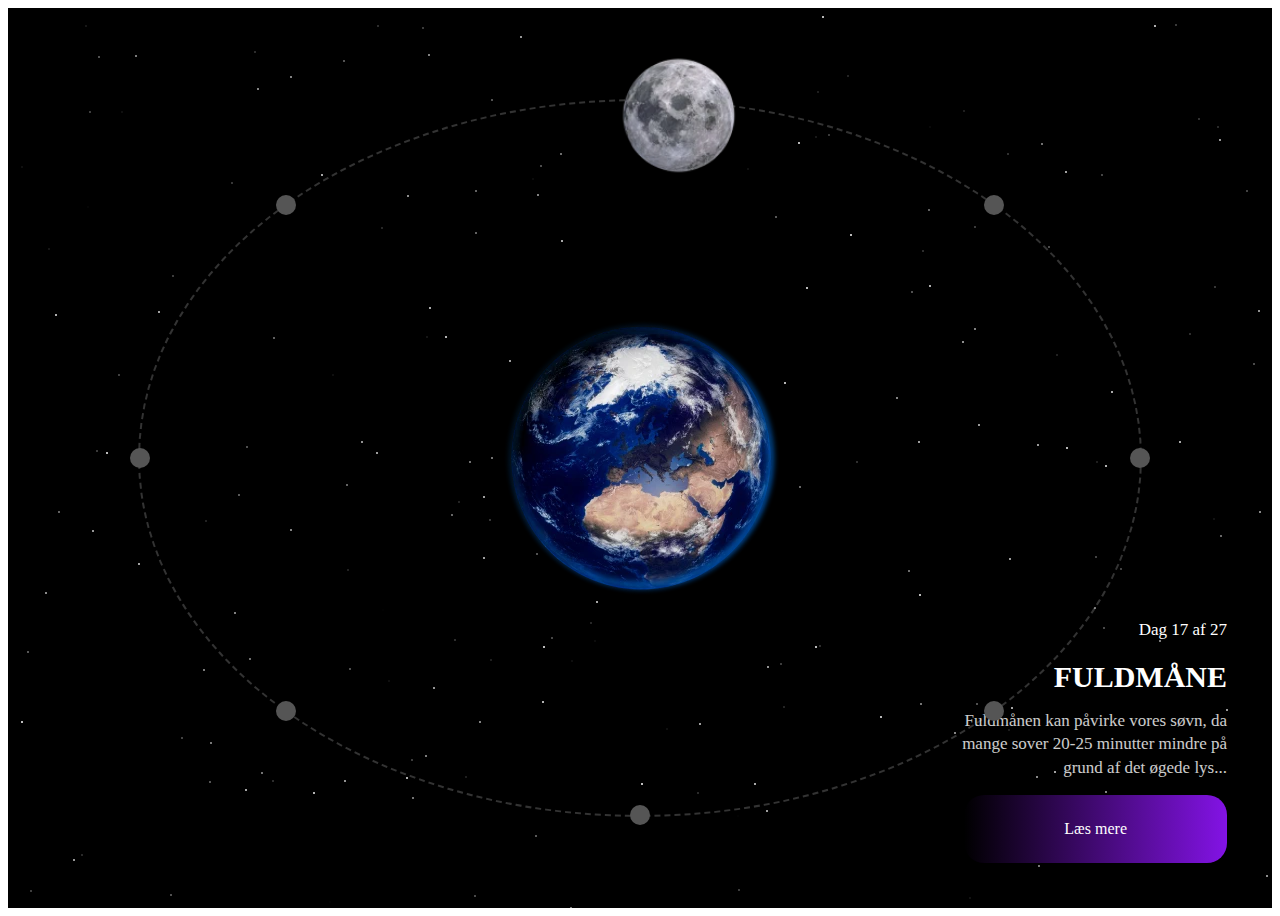
==== index.html @ 49dbf9f0 "Tilføjelse af kommentarer" ====
<!DOCTYPE html>
<html lang="en">
<head>
    <meta charset="UTF-8">
    <meta name="viewport" content="width=device-width, initial-scale=1.0">
    <title>Document</title>
    <link rel="stylesheet" href="styles.css">
    <script src="script.js" defer></script>
</head>
<body>
    <main id="indhold">
        <section id="stjerner"></section>
        <section id="jorden-beholder"> <!-- Jorden-beholder er en container, der indeholder jorden, hvide prikker og månen -->
          <figure id="hvidPrik"></figure>
          <img class="jorden" src="images/jorden.webp" alt="Jorden set fra rummet">
          <figure id="moon"></figure>
        </section>
        <aside class="info-section">
          <header id="day-text"></header>
          <h1 id="moonPhaseHeading"></h1>
          <article id="description"></article>
          <button id="read-more">Læs mere</button>
        </aside>
    </main>

    <!--
    Indholdet i popuppen 
    <div class="popup" id="infoPopup">
      <div class="popup-content">
        <span class="close-btn">&times;</span> <!-- Luk knap
        <img src="images/moon-phases.jpg" alt="Moon Phases" class="popup-image">
        <div class="popup-text">
          <h2>Månefaser</h2>
          <p>Her kan du læse mere detaljeret information om månefaser...</p>
          <!-- Add more content as needed 
        </div>
      </div>
    </div>
    -->

</body>
</html>
---- styles.css ----
* {
    font-family: 'Diodrum Rounded', 'Times New Roman', Times, serif; /* Sætter tekstens font til Diodrum Rounded */
}

#indhold {
    width: 100%; /* Lader container fylde hele skærmen */
    height: 100vh; /* Lader container fylde hele skærmen */
    background-color: #000; /* Sætter baggrund til sort */
    position: relative; /* Gør det muligt at positionere elementer relativt til container */
    display: flex; /* Gør det muligt at placere elementer i en flex-container */
    justify-content: center; /* Centerrer elementerne horisontalt */
    align-items: center; /* Centerrer elementerne vertikalt */
    overflow: hidden;
}

#jorden-beholder {
    position: relative; /* Gør det muligt at positionere elementer relativt til container */
    width: 800px; /* Sætter bredden til 800px */
    height: 600px; /* Sætter højden til 600px */
    display: flex; /* Gør det muligt at placere elementer i en flex-container */
    justify-content: center; /* Centerrer elementerne horisontalt */
    align-items: center; /* Centerrer elementerne vertikalt */
}

.earth {
    width: 400px; /* Sætter bredden til 400px */
    height: 400px; /* Sætter højden til 400px */
    background-image: url('/api/placeholder/200/200'); /* Sætter baggrund til en placeholder */
    background-size: cover; /* Gør det muligt at baggrunden dække hele elementet */
    border-radius: 50%; /* Gør det muligt at elementet er rundet */
    position: absolute; /* Gør det muligt at positionere elementet relativt til container */
    box-shadow: 0 0 50px rgba(0, 100, 255, 0.2); /* Tilføjer en skygge til elementet */
    z-index: 2; /* Sætter z-index til 2 for at elementet skal være over andre elementer */
}

#hvidPrik {
    width: 1000px; /* Sætter bredden til 1000px */
    height: 714.29px; /* Sætter højden til 714.29px */
    position: absolute; /* Gør det muligt at positionere elementet relativt til container */
    border: 2px dashed rgba(255, 255, 255, 0.2); /* Tilføjer en streget linje rundt om elementet */
    border-radius: 50%; /* Gør det muligt for elementet at være rundet */
}

.dot {
    width: 20px; /* Sætter bredden til 20px */
    height: 20px; /* Sætter højden til 20px */
    background-color: #555; /* Sætter baggrunden til en mørk grå farve */
    border-radius: 50%; /* Gør det muligt for elementet at være rundet */
    position: absolute; /* Gør det muligt at positionere elementet relativt til container */
    transform: translate(-50%, -50%); /* Flytter elementet 50% til venstre og 50% op */
    cursor: not-allowed; /* Gør det muligt for elementet at ikke være klikbart */   
    transition: all 0.3s ease; /* Tilføjer en transition til elementet */
    z-index: 3; /* Sætter z-index til 3 for at elementet skal være over andre elementer */
}

.dot.active {
    background-color: #fff; /* Sætter baggrunden til hvid */
    box-shadow: 0 0 15px rgba(255, 255, 255, 0.5); /* Tilføjer en skygge til elementet */   
}

.dot.next {
    cursor: pointer; /* Gør det muligt for elementet at være klikbart */
    animation: blink 1s infinite; /* Tilføjer en animation til elementet */
}

/* Denne styling skal bruges i JavaScript for at usynliggøre den prik, månen er på */
.hidden {
    display: none; /* Gør det muligt for elementet at være usynligt */  
}

@keyframes blink {
    0% {
        background-color: #666; /* Sætter baggrunden til en mørk grå farve */
        box-shadow: 0 0 5px rgba(255, 255, 255, 0.3); /* Tilføjer en skygge til elementet */
    }

    50% {
        background-color: #fff; /* Sætter baggrunden til hvid */
        box-shadow: 0 0 20px rgba(255, 255, 255, 0.8); /* Tilføjer en skygge til elementet */
    }

    100% {
        background-color: #666; /* Sætter baggrunden til en mørk grå farve */
        box-shadow: 0 0 5px rgba(255, 255, 255, 0.3); /* Tilføjer en skygge til elementet */
    }
}

#moon {
    width: 130px; /* Sætter bredden til 130px */    
    height: 130px; /* Sætter højden til 130px */
    position: absolute; /* Gør det muligt at positionere elementet relativt til container */
    background-size: cover; /* Gør det muligt for baggrunden at dække hele elementet */
    border-radius: 50%; /* Gør det muligt for elementet at være rundet */
    transform: translate(-50%, -50%); /* Flytter elementet 50% til venstre og 50% op */
    transition: all 1.5s ease; /* Tilføjer en transition til elementet */
    z-index: 1;
}

#stjerner {
    position: absolute; /* Gør det muligt at positionere elementet relativt til container */    
    width: 100%; /* Sætter bredden til 100% */
    height: 100%; /* Sætter højden til 100% */
    pointer-events: none; /* Gør det muligt for elementet at ikke være klikbart */
}

.star {
    position: absolute; /* Gør det muligt at positionere elementet relativt til container */
    width: 2px; /* Sætter bredden til 2px */
    height: 2px; /* Sætter højden til 2px */
    background: white; /* Sætter baggrunden til hvid */
    border-radius: 50%; /* Gør det muligt for elementet at være rundet */
}

.info-section {
    position: absolute; /* Gør det muligt at positionere elementet relativt til container */    
    bottom: 45px; /* Sætter nedre position til 45px */  
    right: 45px; /* Sætter højre position til 45px */   
    color: white; /* Sætter tekstens farve til hvid */
    font-family: Arial, sans-serif; /* Sætter tekstens font til Arial */
    text-align: right; /* Sætter tekstens position til højre */
    max-width: 300px; /* Sætter maksimal bredde til 300px */
    transition: 1s ease; /* Tilføjer en transition til elementet */
}

#day-text {
    font-size: 17px; /* Sætter tekstens størrelse til 17px */
    margin-bottom: 5px; /* Sætter nedre margin til 5px */
}

#moonPhaseHeading {
    font-size: 30px; /* Sætter tekstens størrelse til 30px */
    margin-bottom: 15px; /* Sætter nedre margin til 15px */
}

#description {
    font-size: 17px; /* Sætter tekstens størrelse til 17px */
    margin-bottom: 15px; /* Sætter nedre margin til 15px */
    opacity: 0.8; /* Sætter opaciteten til 0.8 */
    line-height: 1.4; /* Sætter linjestykket til 1.4 */
}

#read-more {
    background-image: linear-gradient(to right, #000, #8313E5);
    color: white; /* Sætter tekstens farve til hvid */
    padding: 25px 100px; /* Angiver størrelsen på knappen */
    border: none; /* Fjerner kanten om knappen */
    border-radius: 20px; /* Gør det muligt for elementet at være rundet */
    font-size: 16px; /* Sætter tekstens størrelse til 16px */
}

#read-more:hover {
    background-image: linear-gradient(to left, #000, #8313E5); /* Sætter baggrunden til en gradient fra sort til lilla */
    background-position: left center; /* Sætter baggrundens position til venstre */
}

.current-position {
    position: absolute; /* Gør det muligt at positionere elementet relativt til container */
    color: white; /* Sætter tekstens farve til hvid */
    font-family: Arial, sans-serif; /* Sætter tekstens font til Arial */
    font-size: 14px; /* Sætter tekstens størrelse til 14px */
    opacity: 0.8; /* Sætter opaciteten til 0.8 */
    text-align: center; /* Sætter tekstens position til center */
}
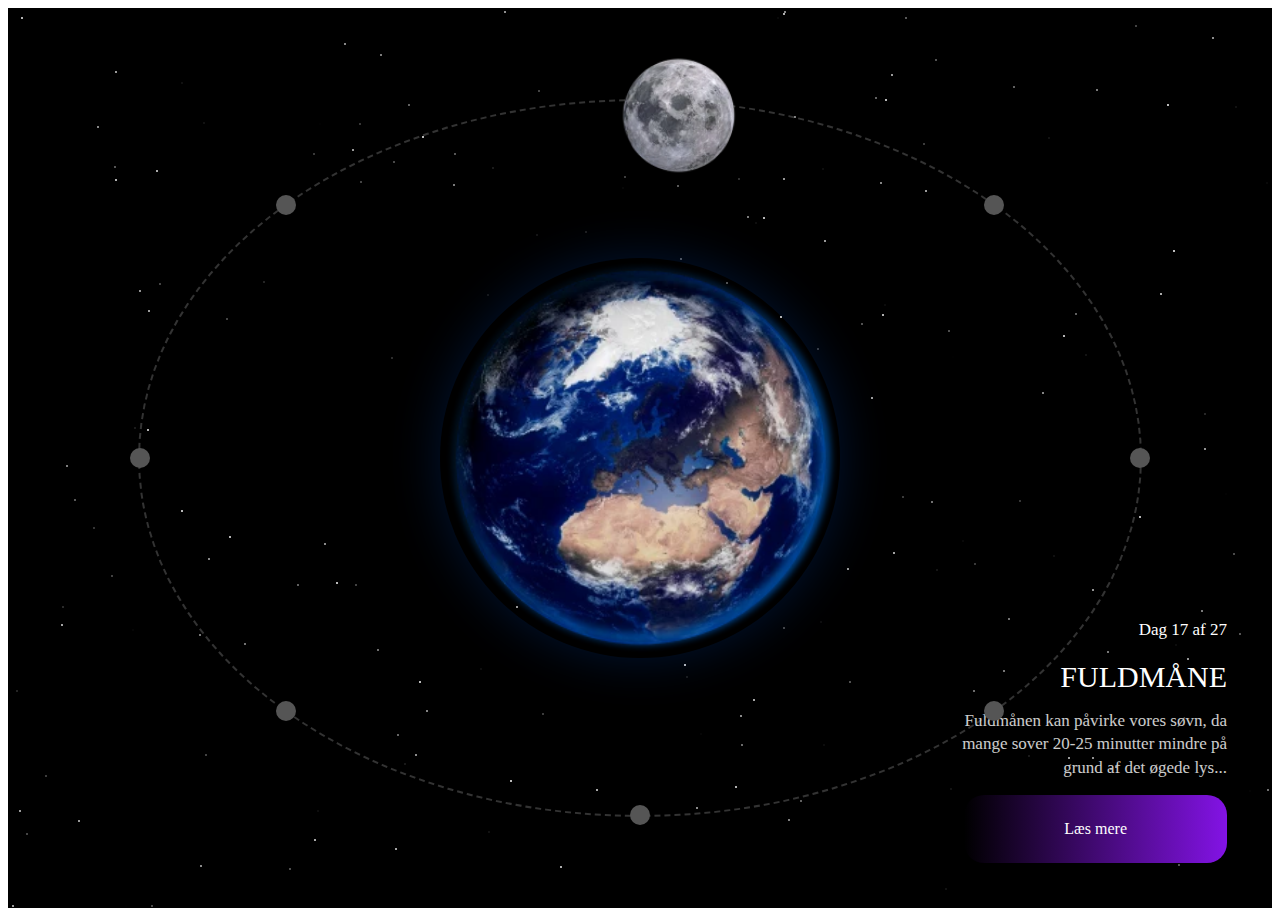
==== commit f85370c7: "Ændringer af klasse- og idnavne" ====
--- a/index.html
+++ b/index.html
@@ -12,14 +12,14 @@
         <section id="stjerner"></section>
         <section id="jorden-beholder"> <!-- Jorden-beholder er en container, der indeholder jorden, hvide prikker og månen -->
           <figure id="hvidPrik"></figure>
-          <img class="jorden" src="images/jorden.webp" alt="Jorden set fra rummet">
-          <figure id="moon"></figure>
+          <img id="jorden" src="images/jorden.webp" alt="Jorden set fra rummet">
+          <figure id="maane"></figure> <!-- Månen, der ligger på de hvide prikker-->
         </section>
-        <aside class="info-section">
-          <header id="day-text"></header>
-          <h1 id="moonPhaseHeading"></h1>
-          <article id="description"></article>
-          <button id="read-more">Læs mere</button>
+        <aside id="infoSektion">
+          <header id="dagTekst"></header>
+          <h1 id="maaneFaseOverskrift"></h1>
+          <article id="maaneFaseBeskrivelse"></article>
+          <button id="laesMereKnap">Læs mere</button>
         </aside>
     </main>
 
--- a/styles.css
+++ b/styles.css
@@ -22,7 +22,7 @@
     align-items: center; /* Centerrer elementerne vertikalt */
 }
 
-.earth {
+#jorden { /* Styling af billedet af jorden */
     width: 400px; /* Sætter bredden til 400px */
     height: 400px; /* Sætter højden til 400px */
     background-image: url('/api/placeholder/200/200'); /* Sætter baggrund til en placeholder */
@@ -37,7 +37,7 @@
     width: 1000px; /* Sætter bredden til 1000px */
     height: 714.29px; /* Sætter højden til 714.29px */
     position: absolute; /* Gør det muligt at positionere elementet relativt til container */
-    border: 2px dashed rgba(255, 255, 255, 0.2); /* Tilføjer en streget linje rundt om elementet */
+    border: 2px dashed rgba(255, 255, 255, 0.2); /* Tilføjer en streget linje rundt om elementerne */
     border-radius: 50%; /* Gør det muligt for elementet at være rundet */
 }
 
@@ -85,7 +85,7 @@
     }
 }
 
-#moon {
+#maane {
     width: 130px; /* Sætter bredden til 130px */    
     height: 130px; /* Sætter højden til 130px */
     position: absolute; /* Gør det muligt at positionere elementet relativt til container */
@@ -111,7 +111,7 @@
     border-radius: 50%; /* Gør det muligt for elementet at være rundet */
 }
 
-.info-section {
+#infoSektion {
     position: absolute; /* Gør det muligt at positionere elementet relativt til container */    
     bottom: 45px; /* Sætter nedre position til 45px */  
     right: 45px; /* Sætter højre position til 45px */   
@@ -122,24 +122,25 @@
     transition: 1s ease; /* Tilføjer en transition til elementet */
 }
 
-#day-text {
+#dagTekst {
     font-size: 17px; /* Sætter tekstens størrelse til 17px */
     margin-bottom: 5px; /* Sætter nedre margin til 5px */
 }
 
-#moonPhaseHeading {
+#maaneFaseOverskrift {
     font-size: 30px; /* Sætter tekstens størrelse til 30px */
     margin-bottom: 15px; /* Sætter nedre margin til 15px */
+    font-weight: lighter; /* Gør overskriften lettere */
 }
 
-#description {
+#maaneFaseBeskrivelse {
     font-size: 17px; /* Sætter tekstens størrelse til 17px */
     margin-bottom: 15px; /* Sætter nedre margin til 15px */
     opacity: 0.8; /* Sætter opaciteten til 0.8 */
     line-height: 1.4; /* Sætter linjestykket til 1.4 */
 }
 
-#read-more {
+#laesMereKnap {
     background-image: linear-gradient(to right, #000, #8313E5);
     color: white; /* Sætter tekstens farve til hvid */
     padding: 25px 100px; /* Angiver størrelsen på knappen */
@@ -148,7 +149,7 @@
     font-size: 16px; /* Sætter tekstens størrelse til 16px */
 }
 
-#read-more:hover {
+#laesMereKnap:hover {
     background-image: linear-gradient(to left, #000, #8313E5); /* Sætter baggrunden til en gradient fra sort til lilla */
     background-position: left center; /* Sætter baggrundens position til venstre */
 }
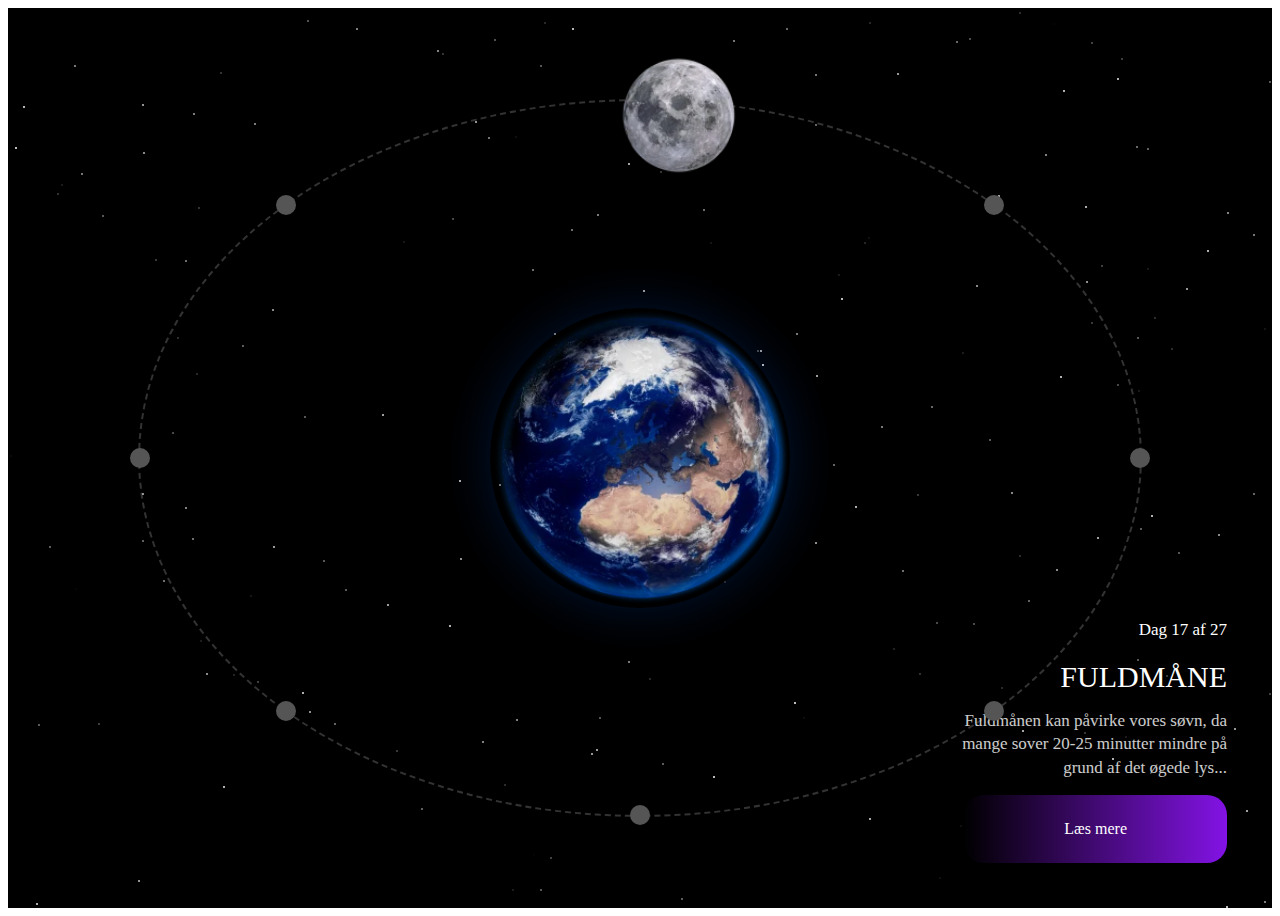
==== commit 05f2d90f: "pop-up" ====
--- a/index.html
+++ b/index.html
@@ -12,7 +12,7 @@
         <section id="stjerner"></section>
         <section id="jorden-beholder"> <!-- Jorden-beholder er en container, der indeholder jorden, hvide prikker og månen -->
           <figure id="hvidPrik"></figure>
-          <img id="jorden" src="images/jorden.webp" alt="Jorden set fra rummet">
+          <img id="jorden" src="images/jorden.webp" alt="Jorden set fra rummet" width="300">
           <figure id="maane"></figure> <!-- Månen, der ligger på de hvide prikker-->
         </section>
         <aside id="infoSektion">
@@ -23,20 +23,15 @@
         </aside>
     </main>
 
-    <!--
-    Indholdet i popuppen 
     <div class="popup" id="infoPopup">
       <div class="popup-content">
-        <span class="close-btn">&times;</span> <!-- Luk knap
-        <img src="images/moon-phases.jpg" alt="Moon Phases" class="popup-image">
+        <span class="close-btn">&times;</span>
         <div class="popup-text">
-          <h2>Månefaser</h2>
-          <p>Her kan du læse mere detaljeret information om månefaser...</p>
-          <!-- Add more content as needed 
+          <h2 id="popupTitle">Månefaser</h2>
+          <p id="popupDescription"></p>
         </div>
       </div>
     </div>
-    -->
 
 </body>
 </html>--- a/styles.css
+++ b/styles.css
@@ -23,8 +23,8 @@
 }
 
 #jorden { /* Styling af billedet af jorden */
-    width: 400px; /* Sætter bredden til 400px */
-    height: 400px; /* Sætter højden til 400px */
+    width: 300px; /* Adjust this value as needed */
+    height: auto; /* Maintains aspect ratio */
     background-image: url('/api/placeholder/200/200'); /* Sætter baggrund til en placeholder */
     background-size: cover; /* Gør det muligt at baggrunden dække hele elementet */
     border-radius: 50%; /* Gør det muligt at elementet er rundet */
@@ -103,7 +103,7 @@
     pointer-events: none; /* Gør det muligt for elementet at ikke være klikbart */
 }
 
-.star {
+.stjerne { /* De stjerner, der ligger i baggrunden og som laves i JavaScript*/
     position: absolute; /* Gør det muligt at positionere elementet relativt til container */
     width: 2px; /* Sætter bredden til 2px */
     height: 2px; /* Sætter højden til 2px */
@@ -154,11 +154,62 @@
     background-position: left center; /* Sætter baggrundens position til venstre */
 }
 
+/*
 .current-position {
-    position: absolute; /* Gør det muligt at positionere elementet relativt til container */
-    color: white; /* Sætter tekstens farve til hvid */
-    font-family: Arial, sans-serif; /* Sætter tekstens font til Arial */
-    font-size: 14px; /* Sætter tekstens størrelse til 14px */
-    opacity: 0.8; /* Sætter opaciteten til 0.8 */
-    text-align: center; /* Sætter tekstens position til center */
+    position: absolute; /* Gør det muligt at positionere elementet relativt til container 
+    color: white; /* Sætter tekstens farve til hvid 
+    font-family: Arial, sans-serif; /* Sætter tekstens font til Arial 
+    font-size: 14px; /* Sætter tekstens størrelse til 14px 
+    opacity: 0.8; /* Sætter opaciteten til 0.8 
+    text-align: center; /* Sætter tekstens position til center 
+}
+*/
+
+.popup {
+    display: none;
+    position: fixed;
+    top: 0;
+    left: 0;
+    width: 100%;
+    height: 100%;
+    background-color: rgba(0, 0, 0, 0.7);
+    z-index: 1000;
+}
+
+.popup-content {
+    position: relative;
+    background-color: #1a1a1a;
+    color: white;
+    margin: 15% auto;
+    padding: 20px;
+    width: 70%;
+    max-width: 700px;
+    border-radius: 5px;
+    border: 1px solid #333;
+}
+
+.close-btn {
+    position: absolute;
+    right: 10px;
+    top: 10px;
+    font-size: 24px;
+    cursor: pointer;
+    color: white;
+}
+
+.close-btn:hover {
+    color: #ddd;
+}
+
+.popup-text {
+    margin-top: 20px;
+}
+
+.popup-text h2 {
+    color: white;
+    margin-bottom: 15px;
+}
+
+.popup-text p {
+    line-height: 1.6;
 }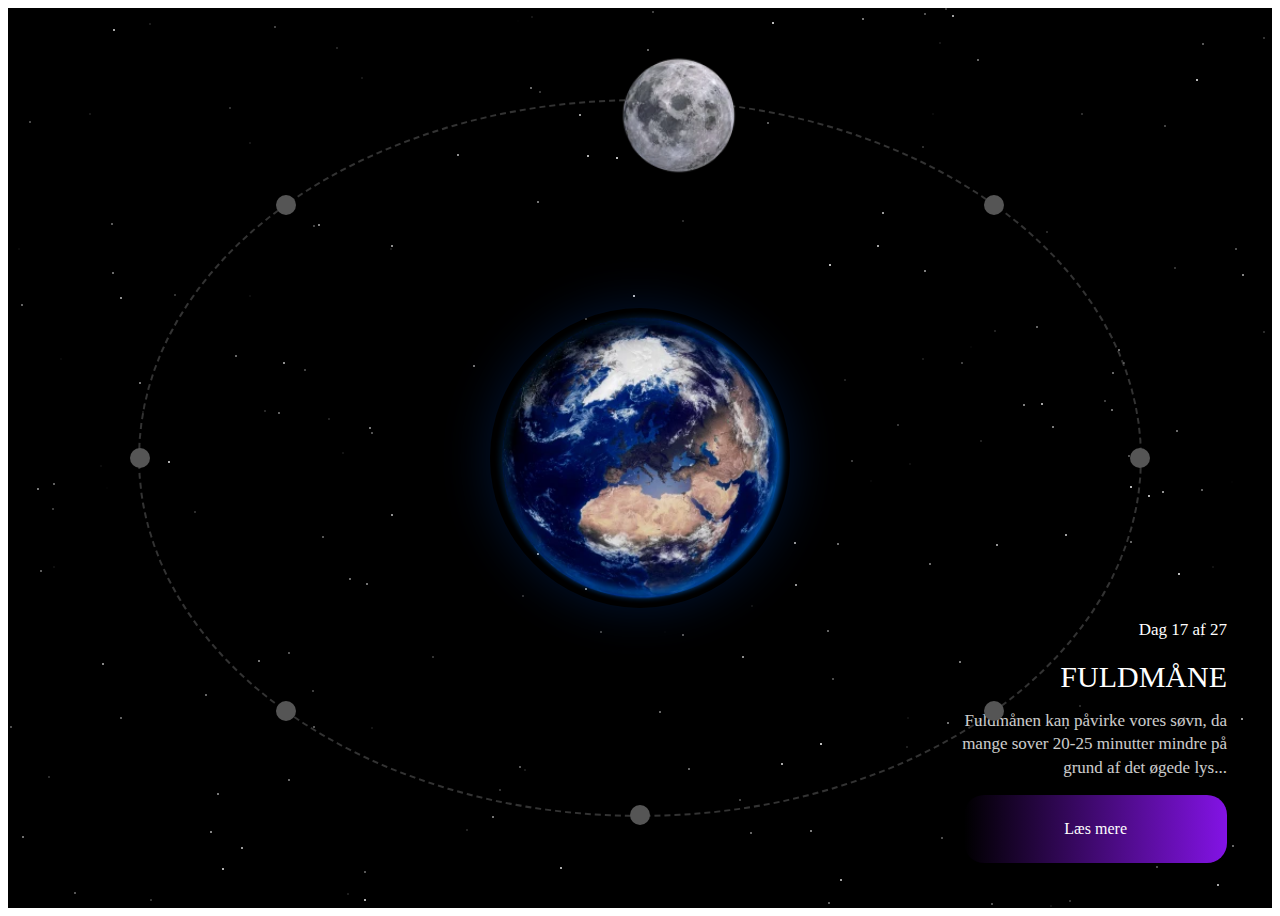
==== commit 72cf8c7d: "Update index.html" ====
--- a/index.html
+++ b/index.html
@@ -3,7 +3,7 @@
 <head>
     <meta charset="UTF-8">
     <meta name="viewport" content="width=device-width, initial-scale=1.0">
-    <title>Document</title>
+    <title>Månens Faser</title>
     <link rel="stylesheet" href="styles.css">
     <script src="script.js" defer></script>
 </head>
--- a/styles.css
+++ b/styles.css
@@ -208,6 +208,7 @@
 .popup-text h2 {
     color: white;
     margin-bottom: 15px;
+    font-weight: lighter; /* Gør overskriften lettere */
 }
 
 .popup-text p {
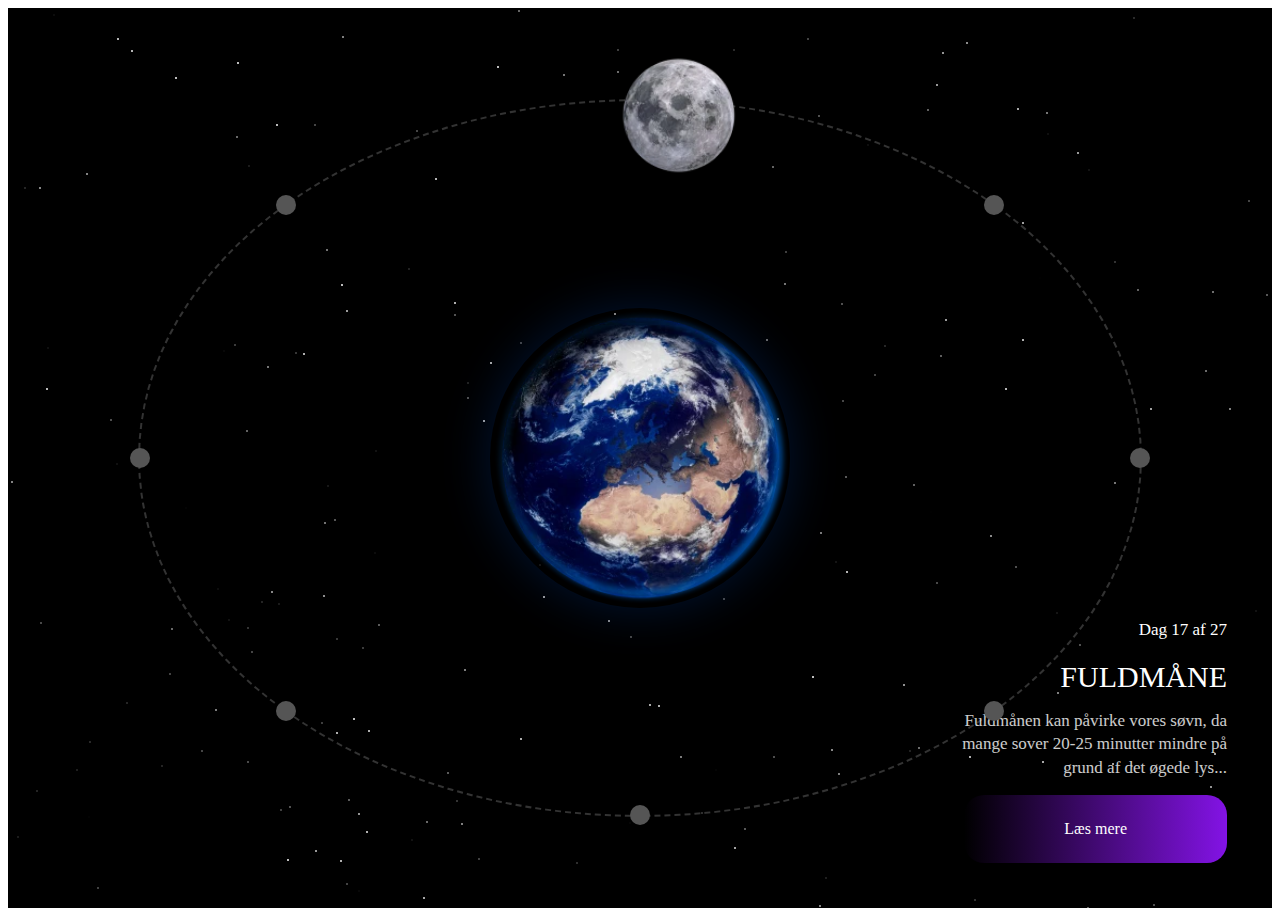
==== commit c73dd96d: "Ændringer i html" ====
--- a/index.html
+++ b/index.html
@@ -25,9 +25,9 @@
 
     <div class="popup" id="infoPopup">
       <div class="popup-content">
-        <span class="close-btn">&times;</span>
+        <span class="close-btn">&times;</span> <!-- Krydset for at lukke popuppen -->
         <div class="popup-text">
-          <h2 id="popupTitle">Månefaser</h2>
+          <h2 id="popupTitle"></h2>
           <p id="popupDescription"></p>
         </div>
       </div>
--- a/styles.css
+++ b/styles.css
@@ -41,7 +41,7 @@
     border-radius: 50%; /* Gør det muligt for elementet at være rundet */
 }
 
-.dot {
+.prik {
     width: 20px; /* Sætter bredden til 20px */
     height: 20px; /* Sætter højden til 20px */
     background-color: #555; /* Sætter baggrunden til en mørk grå farve */
@@ -53,12 +53,12 @@
     z-index: 3; /* Sætter z-index til 3 for at elementet skal være over andre elementer */
 }
 
-.dot.active {
+.prik.aktuel {
     background-color: #fff; /* Sætter baggrunden til hvid */
     box-shadow: 0 0 15px rgba(255, 255, 255, 0.5); /* Tilføjer en skygge til elementet */   
 }
 
-.dot.next {
+.prik.naeste {
     cursor: pointer; /* Gør det muligt for elementet at være klikbart */
     animation: blink 1s infinite; /* Tilføjer en animation til elementet */
 }
@@ -154,16 +154,16 @@
     background-position: left center; /* Sætter baggrundens position til venstre */
 }
 
-/*
+
 .current-position {
-    position: absolute; /* Gør det muligt at positionere elementet relativt til container 
-    color: white; /* Sætter tekstens farve til hvid 
-    font-family: Arial, sans-serif; /* Sætter tekstens font til Arial 
-    font-size: 14px; /* Sætter tekstens størrelse til 14px 
-    opacity: 0.8; /* Sætter opaciteten til 0.8 
-    text-align: center; /* Sætter tekstens position til center 
-}
-*/
+    position: absolute; /* Gør det muligt at positionere elementet relativt til container */
+    color: white; /* Sætter tekstens farve til hvid */ 
+    font-family: Arial, sans-serif; /* Sætter tekstens font til Arial */
+    font-size: 14px; /* Sætter tekstens størrelse til 14px */
+    opacity: 0.8; /* Sætter opaciteten til 0.8 */
+    text-align: center; /* Sætter tekstens position til center */
+}
+
 
 .popup {
     display: none;
@@ -212,5 +212,5 @@
 }
 
 .popup-text p {
-    line-height: 1.6;
+    line-height: 2.5; /* Sætter afstanden mellem linjerne i popuppen */
 }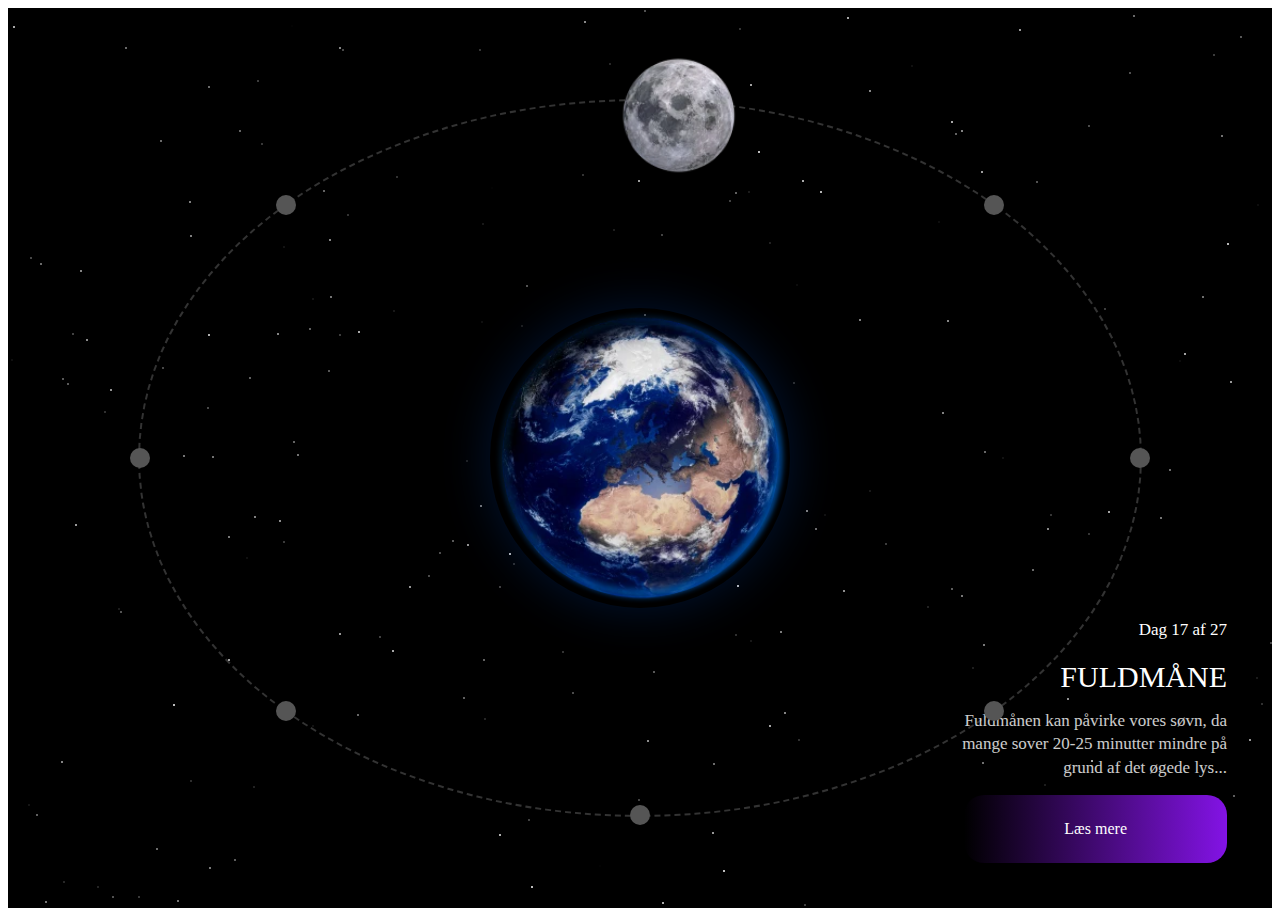
==== commit a4e9d658: "Ændringer i popUp-opsætning og navngivning" ====
--- a/index.html
+++ b/index.html
@@ -23,15 +23,15 @@
         </aside>
     </main>
 
-    <div class="popup" id="infoPopup">
-      <div class="popup-content">
-        <span class="close-btn">&times;</span> <!-- Krydset for at lukke popuppen -->
-        <div class="popup-text">
-          <h2 id="popupTitle"></h2>
-          <p id="popupDescription"></p>
-        </div>
-      </div>
-    </div>
+    <article id="popup">
+      <section id="popupIndhold">
+        <span id="lukPopup">&times;</span> <!-- Krydset for at lukke popuppen -->
+        <section id="popupTekstIndhold">
+          <h2 id="popupTitel"></h2>
+          <p id="popupTekstbeskrivelse"></p>
+        </section>
+      </section>
+    </article>
 
 </body>
 </html>--- a/styles.css
+++ b/styles.css
@@ -154,63 +154,49 @@
     background-position: left center; /* Sætter baggrundens position til venstre */
 }
 
-
-.current-position {
-    position: absolute; /* Gør det muligt at positionere elementet relativt til container */
-    color: white; /* Sætter tekstens farve til hvid */ 
-    font-family: Arial, sans-serif; /* Sætter tekstens font til Arial */
-    font-size: 14px; /* Sætter tekstens størrelse til 14px */
-    opacity: 0.8; /* Sætter opaciteten til 0.8 */
-    text-align: center; /* Sætter tekstens position til center */
-}
-
-
-.popup {
-    display: none;
-    position: fixed;
-    top: 0;
-    left: 0;
-    width: 100%;
-    height: 100%;
-    background-color: rgba(0, 0, 0, 0.7);
-    z-index: 1000;
-}
-
-.popup-content {
-    position: relative;
-    background-color: #1a1a1a;
-    color: white;
-    margin: 15% auto;
-    padding: 20px;
-    width: 70%;
-    max-width: 700px;
-    border-radius: 5px;
-    border: 1px solid #333;
-}
-
-.close-btn {
-    position: absolute;
-    right: 10px;
-    top: 10px;
-    font-size: 24px;
-    cursor: pointer;
-    color: white;
-}
-
-.close-btn:hover {
-    color: #ddd;
-}
-
-.popup-text {
-    margin-top: 20px;
-}
-
-.popup-text h2 {
-    color: white;
-    margin-bottom: 15px;
+/* ---------- Styling af popuppen ---------- */
+#popup {
+    display: none; /* Popuppen er usynligt, før den bliver kaldt i JavaScript. Den bliver kaldt, når der trykkes på knappen "Læs mere" */
+    position: fixed; /* Placerer popuppen over hele skærmen */
+    top: 0; /* Placerer popuppen i toppen af skærmen */
+    left: 0; /* Placerer popuppen i venstre side af skærmen */
+    width: 100%; /* Placerer popuppen over hele skærmen */
+    height: 100%; /* Placerer popuppen over hele skærmen */
+    background-color: rgba(0, 0, 0, 0.7); /* Sætter baggrunden til sort med 70% opacity */
+    z-index: 1000; /* Sørger for at popuppen er over andre elementer  / øverst */
+}
+
+#popupIndhold {
+    position: relative; /* Dette placerer krydset i popuppen i øverste højre hjørne */
+    background-color: #1a1a1a; /* Sætter baggrunden til sort */
+    color: white; /* Sætter tekstens farve til hvid */
+    margin: 15% auto; /* Sætter top og bund margin til 15% og center indholdet */ 
+    padding: 20px; /* Sætter padding til 20px */
+    width: 70%; /* Sætter bredden til 70% */
+    max-width: 700px; /* Sætter maksimal bredde til 700px */
+    border-radius: 5px; /* Gør det muligt for elementet at være rundet */
+    border: 1px solid #333; /* Tilføjer en grå kant til elementet */
+}
+
+#lukPopup {
+    position: absolute; /* Gør det muligt at positionere elementet relativt til container */
+    right: 10px; /* Sætter højre position til 10px */
+    top: 10px; /* Sætter top position til 10px */
+    font-size: 24px; /* Sætter tekstens størrelse til 24px */
+    cursor: pointer; /* Gør det muligt for elementet at være klikbart */
+    color: white; /* Sætter tekstens farve til hvid */
+}
+
+#popupTekstIndhold {
+    margin-top: 20px; /* Sætter top margin til 20px */
+}
+
+#popupTekstIndhold h2 {
+    color: white; /* Sætter overskriftens farve til hvid */
+    margin-bottom: 15px; /* Sætter nedre margin til 15px */
     font-weight: lighter; /* Gør overskriften lettere */
 }
 
-.popup-text p {
+#popupTekstIndhold p {
     line-height: 2.5; /* Sætter afstanden mellem linjerne i popuppen */
 }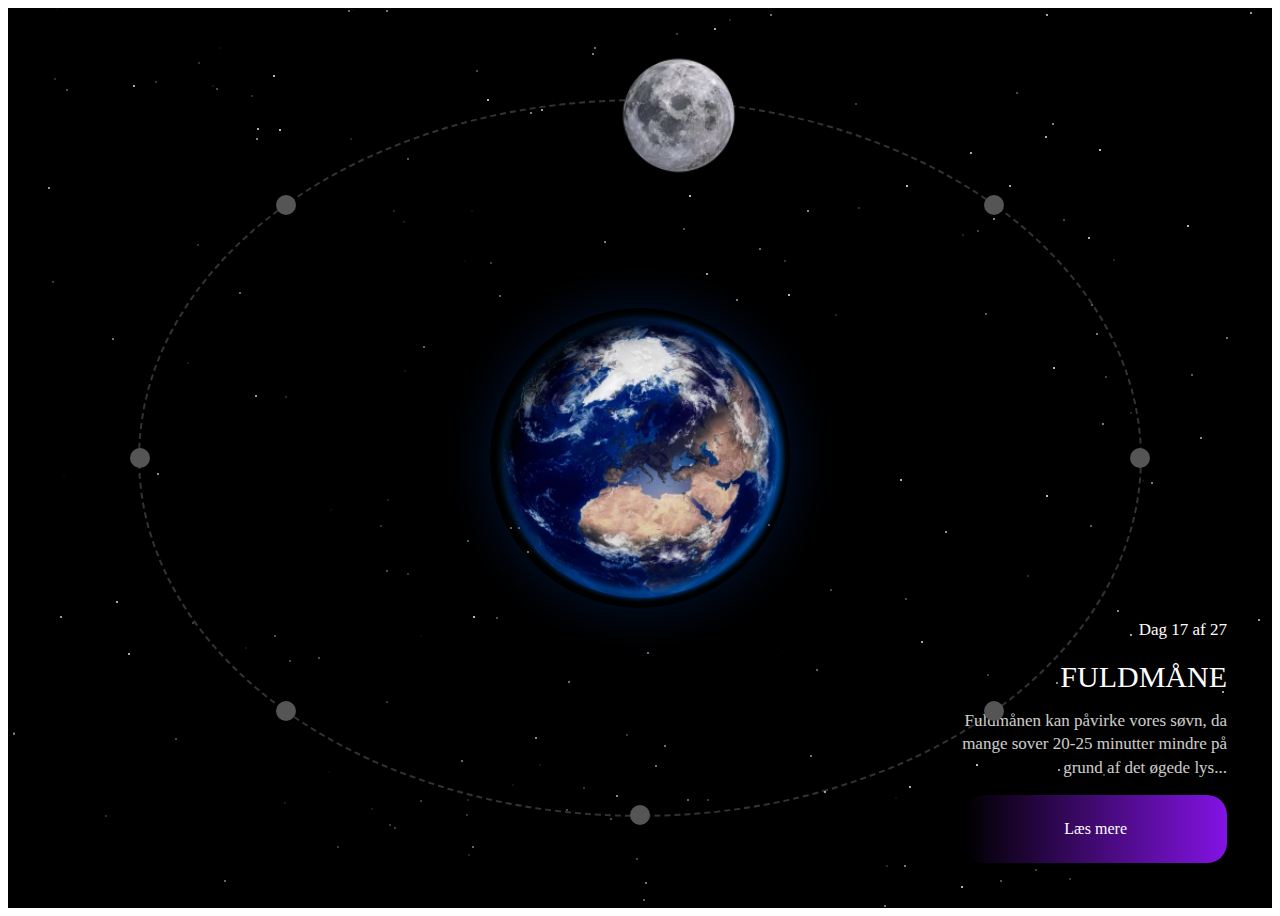
==== commit 0219791c: "Tilføjelser af video og ændringer hertil" ====
--- a/index.html
+++ b/index.html
@@ -26,11 +26,12 @@
     <article id="popup">
       <section id="popupIndhold">
         <span id="lukPopup">&times;</span> <!-- Krydset for at lukke popuppen -->
+        <video class="popupVideo" autoplay muted loop></video>
         <section id="popupTekstIndhold">
           <h2 id="popupTitel"></h2>
           <p id="popupTekstbeskrivelse"></p>
         </section>
-      </section>
+</section>
     </article>
 
 </body>
--- a/styles.css
+++ b/styles.css
@@ -64,7 +64,7 @@
 }
 
 /* Denne styling skal bruges i JavaScript for at usynliggøre den prik, månen er på */
-.hidden {
+.skjult {
     display: none; /* Gør det muligt for elementet at være usynligt */  
 }
 
@@ -170,7 +170,7 @@
     position: relative; /* Dette placerer krydset i popuppen i øverste højre hjørne */
     background-color: #1a1a1a; /* Sætter baggrunden til sort */
     color: white; /* Sætter tekstens farve til hvid */
-    margin: 15% auto; /* Sætter top og bund margin til 15% og center indholdet */ 
+    margin: 1% auto; /* Sætter top og bund margin til 15% og center indholdet */ 
     padding: 20px; /* Sætter padding til 20px */
     width: 70%; /* Sætter bredden til 70% */
     max-width: 700px; /* Sætter maksimal bredde til 700px */
@@ -180,11 +180,19 @@
 
 #lukPopup {
     position: absolute; /* Gør det muligt at positionere elementet relativt til container */
-    right: 10px; /* Sætter højre position til 10px */
+    left: 10px; /* Sætter venstrepositionen til 10px */
     top: 10px; /* Sætter top position til 10px */
-    font-size: 24px; /* Sætter tekstens størrelse til 24px */
     cursor: pointer; /* Gør det muligt for elementet at være klikbart */
     color: white; /* Sætter tekstens farve til hvid */
+    z-index: 1001; /* Sørger for at krydset er øverst */
+    font-weight: 300; /* Gør teksten tykkere */
+    font-size: 60px; /* Sætter tekstens størrelse til 20px */
+}
+
+.popupVideo {
+    margin-top: 20px; /* Sætter top margin til 20px */
+    width: 100%; /* Sætter bredden til 100% */
+    height: auto; /* Sætter højden til auto */
 }
 
 #popupTekstIndhold {
@@ -194,7 +202,7 @@
 #popupTekstIndhold h2 {
     color: white; /* Sætter overskriftens farve til hvid */
     margin-bottom: 15px; /* Sætter nedre margin til 15px */
-    font-weight: lighter; /* Gør overskriften lettere */
+    font-weight: 600; /* Gør overskriften lettere */
 }
 
 #popupTekstIndhold p {
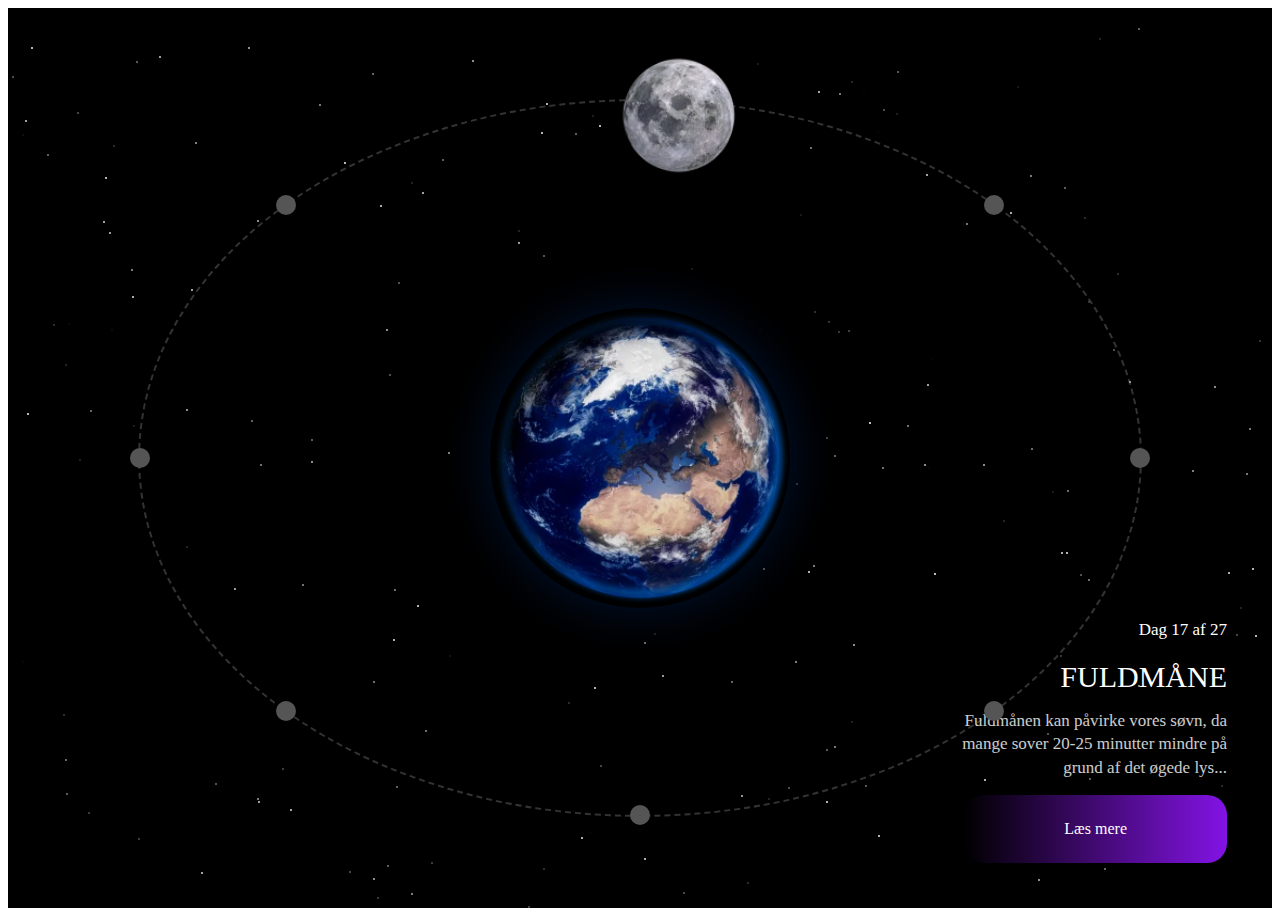
==== commit 6f1ef374: "Tilføjelser af kommentarer" ====
--- a/index.html
+++ b/index.html
@@ -11,27 +11,32 @@
     <main id="indhold">
         <section id="stjerner"></section>
         <section id="jorden-beholder"> <!-- Jorden-beholder er en container, der indeholder jorden, hvide prikker og månen -->
-          <figure id="hvidPrik"></figure>
-          <img id="jorden" src="images/jorden.webp" alt="Jorden set fra rummet" width="300">
-          <figure id="maane"></figure> <!-- Månen, der ligger på de hvide prikker-->
+          <figure id="hvidPrik"></figure> <!-- De hvide prikker, man kan trykke på rundt i fase-sektioen-->
+          <img id="jorden" src="images/jorden.webp" alt="Jorden set fra rummet" width="300"> <!-- Billede af jorden i midten -->
+          <figure id="maane"></figure> <!-- Månen, der ligger oven på de hvide prikker. Månebilledet skifter i Javascript -->
         </section>
-        <aside id="infoSektion">
-          <header id="dagTekst"></header>
-          <h1 id="maaneFaseOverskrift"></h1>
-          <article id="maaneFaseBeskrivelse"></article>
-          <button id="laesMereKnap">Læs mere</button>
+        <!-- Al indhold i denne sektion skifter i Javascript -->
+        <aside id="infoSektion"> <!-- Sektionen med dag, fase, overskrift, beskrivelse og 'Læs mere'-knap -->
+          <header id="dagTekst"></header> <!-- Dagtekst, der viser hvilken dag ud af de 27 dage det er -->
+          <h1 id="maaneFaseOverskrift"></h1> <!-- Overskrift, der viser hvilken fase månen er i -->
+          <article id="maaneFaseBeskrivelse"></article> <!-- Kort eskrivelse af månens fase -->
+          <button id="laesMereKnap">Læs mere</button> <!-- Knap, der viser popuppen med flere detaljer om månens fase -->
         </aside>
     </main>
 
+    <!-- Popuppen, der viser flere detaljer om månens fase, når man trykker på 'Læs mere'-knappen -->
     <article id="popup">
-      <section id="popupIndhold">
+      
+      <section id="popupIndhold"> <!-- Container for popuppen -->
         <span id="lukPopup">&times;</span> <!-- Krydset for at lukke popuppen -->
-        <video class="popupVideo" autoplay muted loop></video>
-        <section id="popupTekstIndhold">
-          <h2 id="popupTitel"></h2>
-          <p id="popupTekstbeskrivelse"></p>
+        <video class="popupVideo" autoplay muted loop></video> <!-- Videoen i popup - denne skifter i Javascript -->
+
+        <section id="popupTekstIndhold"> <!-- Container for al tekst i popuppen -->
+          <h2 id="popupTitel"></h2> <!-- Overskrift i popuppen -->
+          <p id="popupTekstbeskrivelse"></p> <!-- Beskrivelse af månens fase i popuppen -->
         </section>
-</section>
+
+      </section>
     </article>
 
 </body>
